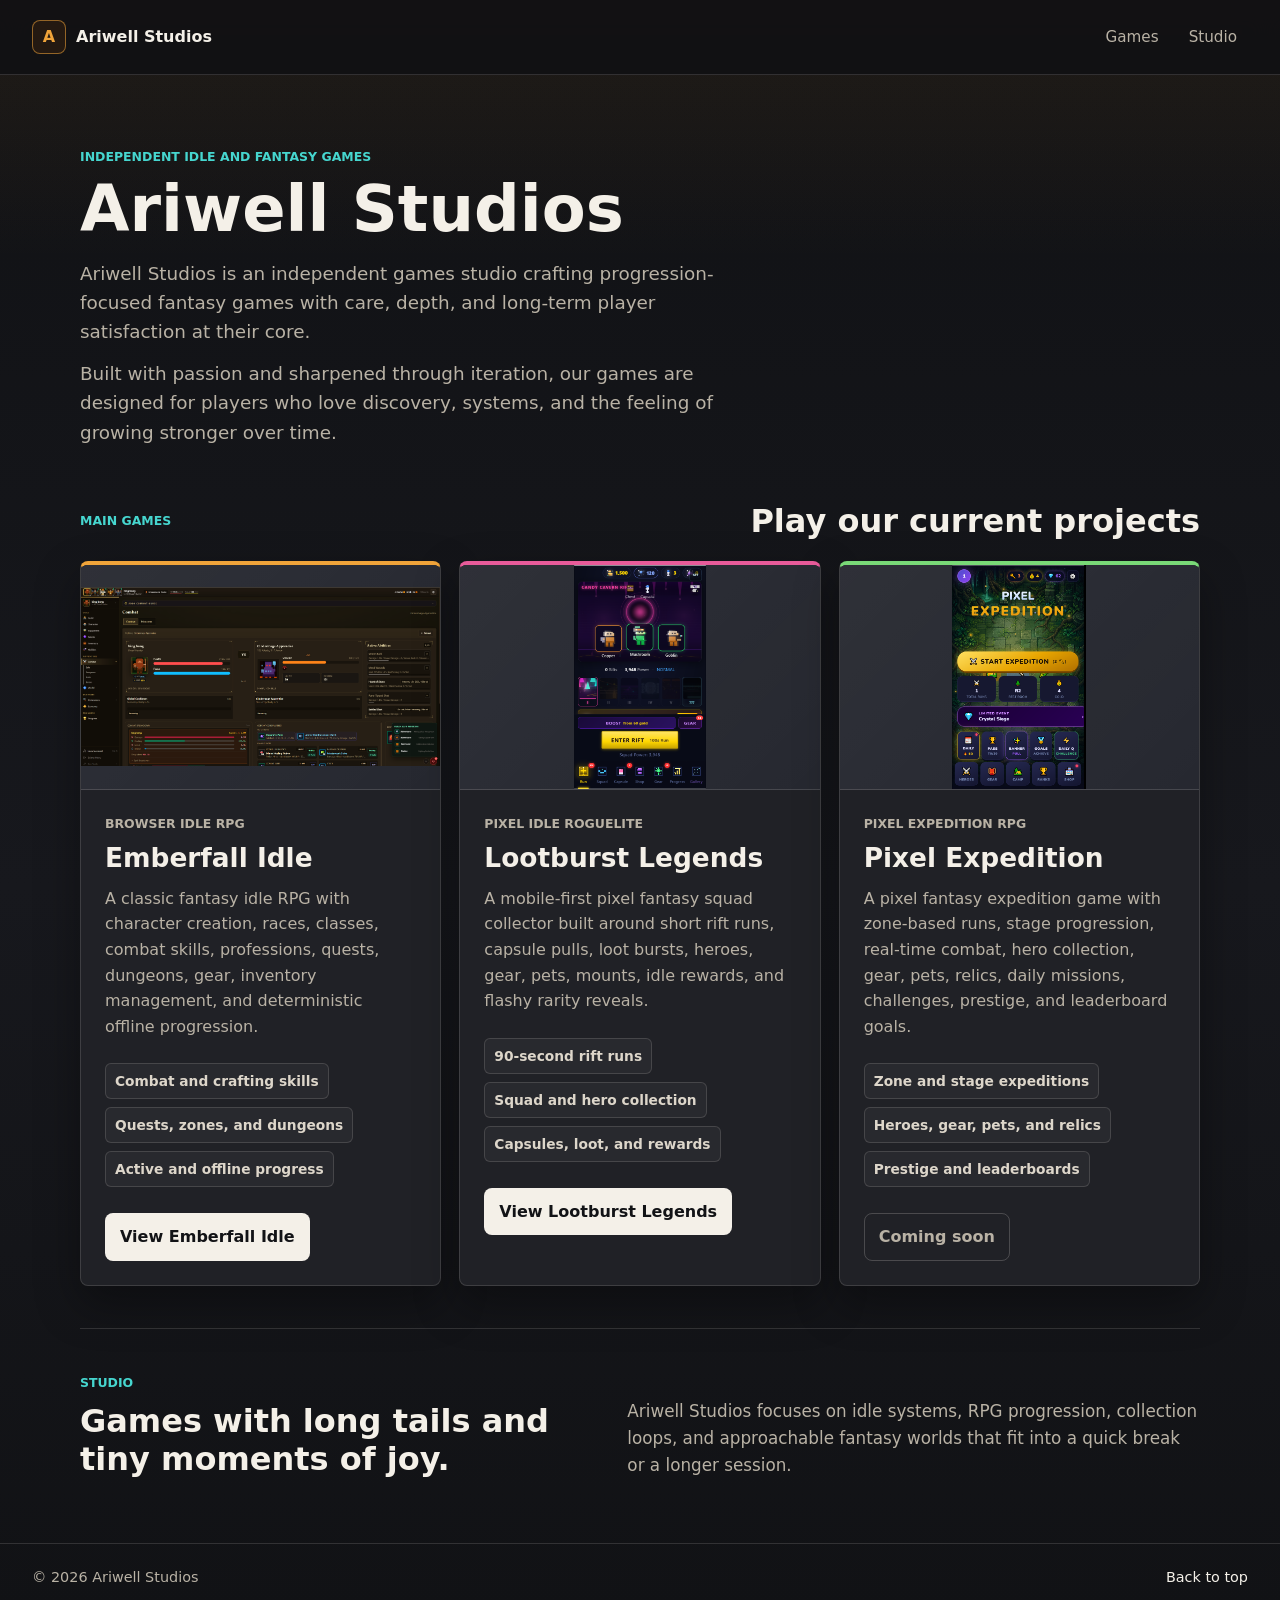
==== index.html @ af238ea2 "Add Pixel Expedition card and screenshots" ====
<!doctype html>
<html lang="en">
  <head>
    <meta charset="utf-8">
    <meta name="viewport" content="width=device-width, initial-scale=1">
    <meta
      name="description"
      content="Ariwell Studios creates idle RPG and loot-driven fantasy games, including Emberfall Idle, Lootburst Legends, and Pixel Expedition."
    >
    <title>Ariwell Studios</title>
    <link rel="stylesheet" href="styles.css">
    <script src="script.js" defer></script>
  </head>
  <body id="top">
    <a class="skip-link" href="#games">Skip to games</a>

    <header class="site-header">
      <a class="brand" href="./" aria-label="Ariwell Studios home">
        <span class="brand-mark" aria-hidden="true">A</span>
        <span>Ariwell Studios</span>
      </a>
      <nav class="site-nav" aria-label="Primary navigation">
        <a href="#games">Games</a>
        <a href="#studio">Studio</a>
      </nav>
    </header>

    <main>
      <section class="intro" aria-labelledby="page-title">
        <p class="eyebrow">Independent idle and fantasy games</p>
        <h1 id="page-title">Ariwell Studios</h1>
        <div class="intro-copy">
          <p>
            Ariwell Studios is an independent games studio crafting progression-focused fantasy
            games with care, depth, and long-term player satisfaction at their core.
          </p>
          <p>
            Built with passion and sharpened through iteration, our games are designed for players
            who love discovery, systems, and the feeling of growing stronger over time.
          </p>
        </div>
      </section>

      <section class="games-section" id="games" aria-labelledby="games-title">
        <div class="section-heading">
          <p class="eyebrow">Main games</p>
          <h2 id="games-title">Play our current projects</h2>
        </div>

        <div class="game-grid" data-game-carousel>
          <article class="game-card emberfall">
            <figure class="game-art">
              <img
                src="assets/emberfall_idle.PNG"
                alt="Screenshot of Emberfall Idle"
                width="2554"
                height="1272"
              >
            </figure>
            <div class="game-content">
              <p class="game-kicker">Browser idle RPG</p>
              <h3>Emberfall Idle</h3>
              <p>
                A classic fantasy idle RPG with character creation, races, classes, combat skills,
                professions, quests, dungeons, gear, inventory management, and deterministic offline
                progression.
              </p>
              <ul class="feature-list" aria-label="Emberfall Idle features">
                <li>Combat and crafting skills</li>
                <li>Quests, zones, and dungeons</li>
                <li>Active and offline progress</li>
              </ul>
              <a
                class="game-link"
                href="https://github.com/ryanspick/emberfall-idle"
                target="_blank"
                rel="noopener"
              >View Emberfall Idle</a>
            </div>
          </article>

          <article class="game-card lootburst">
            <figure class="game-art">
              <img
                src="assets/lootburst_legends.PNG"
                alt="Screenshot of Lootburst Legends"
                width="492"
                height="839"
              >
            </figure>
            <div class="game-content">
              <p class="game-kicker">Pixel idle roguelite</p>
              <h3>Lootburst Legends</h3>
              <p>
                A mobile-first pixel fantasy squad collector built around short rift runs, capsule
                pulls, loot bursts, heroes, gear, pets, mounts, idle rewards, and flashy rarity
                reveals.
              </p>
              <ul class="feature-list" aria-label="Lootburst Legends features">
                <li>90-second rift runs</li>
                <li>Squad and hero collection</li>
                <li>Capsules, loot, and rewards</li>
              </ul>
              <a
                class="game-link"
                href="https://github.com/ryanspick/Lootburst-legends"
                target="_blank"
                rel="noopener"
              >View Lootburst Legends</a>
            </div>
          </article>

          <article class="game-card expedition">
            <figure class="game-art">
              <img
                src="assets/pixel_expedition.PNG"
                alt="Screenshot of Pixel Expedition"
                width="499"
                height="833"
              >
            </figure>
            <div class="game-content">
              <p class="game-kicker">Pixel expedition RPG</p>
              <h3>Pixel Expedition</h3>
              <p>
                A pixel fantasy expedition game with zone-based runs, stage progression, real-time
                combat, hero collection, gear, pets, relics, daily missions, challenges, prestige,
                and leaderboard goals.
              </p>
              <ul class="feature-list" aria-label="Pixel Expedition features">
                <li>Zone and stage expeditions</li>
                <li>Heroes, gear, pets, and relics</li>
                <li>Prestige and leaderboards</li>
              </ul>
              <span class="game-link game-link-disabled" aria-disabled="true">Coming soon</span>
            </div>
          </article>
        </div>
        <div class="carousel-dots" aria-hidden="true">
          <span></span>
          <span></span>
          <span></span>
        </div>
      </section>

      <section class="studio-note" id="studio" aria-labelledby="studio-title">
        <div>
          <p class="eyebrow">Studio</p>
          <h2 id="studio-title">Games with long tails and tiny moments of joy.</h2>
        </div>
        <p>
          Ariwell Studios focuses on idle systems, RPG progression, collection loops, and approachable
          fantasy worlds that fit into a quick break or a longer session.
        </p>
      </section>
    </main>

    <footer class="site-footer">
      <p>&copy; 2026 Ariwell Studios</p>
      <a href="#top">Back to top</a>
    </footer>
  </body>
</html>
---- styles.css ----
:root {
  color-scheme: dark;
  --bg: #101114;
  --bg-lift: #181a1f;
  --panel: #202126;
  --panel-soft: #262830;
  --text: #f4f0e8;
  --muted: #b9b2a5;
  --line: rgba(244, 240, 232, 0.14);
  --ember: #f0a43a;
  --ember-deep: #7f3d1c;
  --cyan: #46d6cf;
  --pink: #e85b9a;
  --green: #79d977;
  --shadow: rgba(0, 0, 0, 0.34);
}

* {
  box-sizing: border-box;
}

html {
  scroll-behavior: smooth;
}

body {
  margin: 0;
  min-height: 100vh;
  background:
    linear-gradient(180deg, rgba(240, 164, 58, 0.08), transparent 260px),
    linear-gradient(180deg, #101114 0%, #17181d 55%, #111215 100%);
  color: var(--text);
  font-family:
    Inter, ui-sans-serif, system-ui, -apple-system, BlinkMacSystemFont, "Segoe UI", sans-serif;
  line-height: 1.6;
}

a {
  color: inherit;
}

img {
  display: block;
  max-width: 100%;
}

.skip-link {
  position: fixed;
  top: 12px;
  left: 12px;
  z-index: 20;
  transform: translateY(-160%);
  border: 1px solid var(--line);
  border-radius: 6px;
  background: var(--panel);
  padding: 8px 12px;
  color: var(--text);
  text-decoration: none;
}

.skip-link:focus {
  transform: translateY(0);
}

.site-header {
  position: sticky;
  top: 0;
  z-index: 10;
  display: flex;
  align-items: center;
  justify-content: space-between;
  gap: 20px;
  border-bottom: 1px solid var(--line);
  background: rgba(16, 17, 20, 0.88);
  padding: 16px 32px;
  backdrop-filter: blur(14px);
}

.brand,
.site-nav {
  display: flex;
  align-items: center;
}

.brand {
  gap: 10px;
  font-weight: 800;
  text-decoration: none;
}

.brand-mark {
  display: grid;
  width: 34px;
  height: 34px;
  place-items: center;
  border: 1px solid rgba(240, 164, 58, 0.55);
  border-radius: 8px;
  background: #241911;
  color: var(--ember);
  font-weight: 900;
}

.site-nav {
  gap: 8px;
}

.site-nav a {
  border: 1px solid transparent;
  border-radius: 6px;
  padding: 8px 10px;
  color: var(--muted);
  font-size: 0.95rem;
  text-decoration: none;
}

.site-nav a:hover,
.site-nav a:focus-visible {
  border-color: var(--line);
  color: var(--text);
}

main {
  width: min(1120px, calc(100% - 32px));
  margin: 0 auto;
}

.intro {
  max-width: 760px;
  padding: 72px 0 28px;
}

.eyebrow,
.game-kicker {
  margin: 0 0 10px;
  color: var(--cyan);
  font-size: 0.78rem;
  font-weight: 800;
  text-transform: uppercase;
}

h1,
h2,
h3,
p {
  margin-top: 0;
}

h1 {
  margin-bottom: 16px;
  font-size: 4rem;
  line-height: 1.02;
}

h2 {
  margin-bottom: 0;
  font-size: 2rem;
  line-height: 1.18;
}

h3 {
  margin-bottom: 12px;
  font-size: 1.65rem;
  line-height: 1.15;
}

.intro-copy {
  margin-bottom: 0;
  color: var(--muted);
  font-size: 1.15rem;
  max-width: 640px;
}

.intro-copy p {
  margin-bottom: 12px;
}

.intro-copy p:last-child {
  margin-bottom: 0;
}

.games-section {
  padding: 28px 0 42px;
}

.section-heading {
  display: flex;
  align-items: end;
  justify-content: space-between;
  gap: 24px;
  margin-bottom: 20px;
}

.game-grid {
  display: grid;
  grid-template-columns: repeat(3, minmax(0, 1fr));
  gap: 18px;
}

.game-card {
  overflow: hidden;
  border: 1px solid var(--line);
  border-radius: 8px;
  background: var(--panel);
  box-shadow: 0 18px 44px var(--shadow);
}

.game-card.emberfall {
  border-top: 4px solid var(--ember);
}

.game-card.lootburst {
  border-top: 4px solid var(--pink);
}

.game-card.expedition {
  border-top: 4px solid var(--green);
}

.game-art {
  margin: 0;
  aspect-ratio: 16 / 10;
  border-bottom: 1px solid var(--line);
  background:
    linear-gradient(135deg, rgba(255, 255, 255, 0.04), transparent),
    var(--panel-soft);
}

.game-art img {
  width: 100%;
  height: 100%;
  object-fit: contain;
}

.game-content {
  display: flex;
  min-height: 390px;
  flex-direction: column;
  padding: 24px;
}

.game-content p {
  color: var(--muted);
}

.game-content h3 {
  color: var(--text);
}

.feature-list {
  display: flex;
  flex-wrap: wrap;
  gap: 8px;
  margin: 8px 0 26px;
  padding: 0;
  list-style: none;
}

.feature-list li {
  border: 1px solid var(--line);
  border-radius: 6px;
  background: rgba(255, 255, 255, 0.04);
  padding: 6px 9px;
  color: #ddd6ca;
  font-size: 0.86rem;
  font-weight: 700;
}

.game-link {
  display: inline-flex;
  align-items: center;
  justify-content: center;
  width: fit-content;
  min-height: 42px;
  margin-top: auto;
  border: 1px solid rgba(244, 240, 232, 0.2);
  border-radius: 8px;
  background: var(--text);
  padding: 10px 14px;
  color: #121316;
  font-weight: 800;
  text-decoration: none;
}

.game-link:hover,
.game-link:focus-visible {
  background: var(--ember);
}

.lootburst .game-link:hover,
.lootburst .game-link:focus-visible {
  background: var(--cyan);
}

.expedition .game-link:hover,
.expedition .game-link:focus-visible {
  background: var(--green);
}

.game-link-disabled,
.game-link-disabled:hover,
.game-link-disabled:focus-visible {
  cursor: default;
  background: transparent;
  color: var(--muted);
}

.carousel-dots {
  display: none;
}

.studio-note {
  display: grid;
  grid-template-columns: minmax(0, 0.9fr) minmax(280px, 1fr);
  gap: 32px;
  border-top: 1px solid var(--line);
  padding: 44px 0 64px;
}

.studio-note p:last-child {
  align-self: end;
  margin-bottom: 0;
  color: var(--muted);
  font-size: 1.05rem;
}

.site-footer {
  display: flex;
  align-items: center;
  justify-content: space-between;
  gap: 16px;
  border-top: 1px solid var(--line);
  padding: 22px 32px;
  color: var(--muted);
  font-size: 0.9rem;
}

.site-footer p {
  margin: 0;
}

.site-footer a {
  color: var(--text);
  text-decoration: none;
}

.site-footer a:hover,
.site-footer a:focus-visible {
  color: var(--ember);
}

@media (max-width: 840px) {
  .site-header {
    padding: 14px 18px;
  }

  h1 {
    font-size: 3.1rem;
  }

  .studio-note {
    grid-template-columns: 1fr;
  }

  .game-grid {
    display: flex;
    gap: 14px;
    margin-inline: -16px;
    overflow-x: auto;
    padding: 0 16px 14px;
    scroll-padding-inline: 16px;
    scroll-snap-type: x mandatory;
    -webkit-overflow-scrolling: touch;
  }

  .game-grid::-webkit-scrollbar {
    display: none;
  }

  .game-card {
    flex: 0 0 min(86vw, 380px);
    scroll-snap-align: start;
  }

  .game-content {
    min-height: 0;
  }

  .carousel-dots {
    display: flex;
    justify-content: center;
    gap: 8px;
    margin-top: 4px;
  }

  .carousel-dots span {
    width: 8px;
    height: 8px;
    border-radius: 999px;
    background: rgba(244, 240, 232, 0.24);
    transition: width 180ms ease, background 180ms ease;
  }

  .carousel-dots span.is-active {
    width: 22px;
    background: var(--cyan);
  }
}

@media (max-width: 560px) {
  .site-header,
  .site-footer {
    align-items: flex-start;
    flex-direction: column;
  }

  main {
    width: min(100% - 24px, 1120px);
  }

  .intro {
    padding-top: 52px;
  }

  h1 {
    font-size: 2.5rem;
  }

  h2 {
    font-size: 1.55rem;
  }

  h3 {
    font-size: 1.35rem;
  }

  .intro-copy {
    font-size: 1rem;
  }

  .game-content {
    padding: 18px;
  }

  .feature-list li {
    font-size: 0.82rem;
  }
}
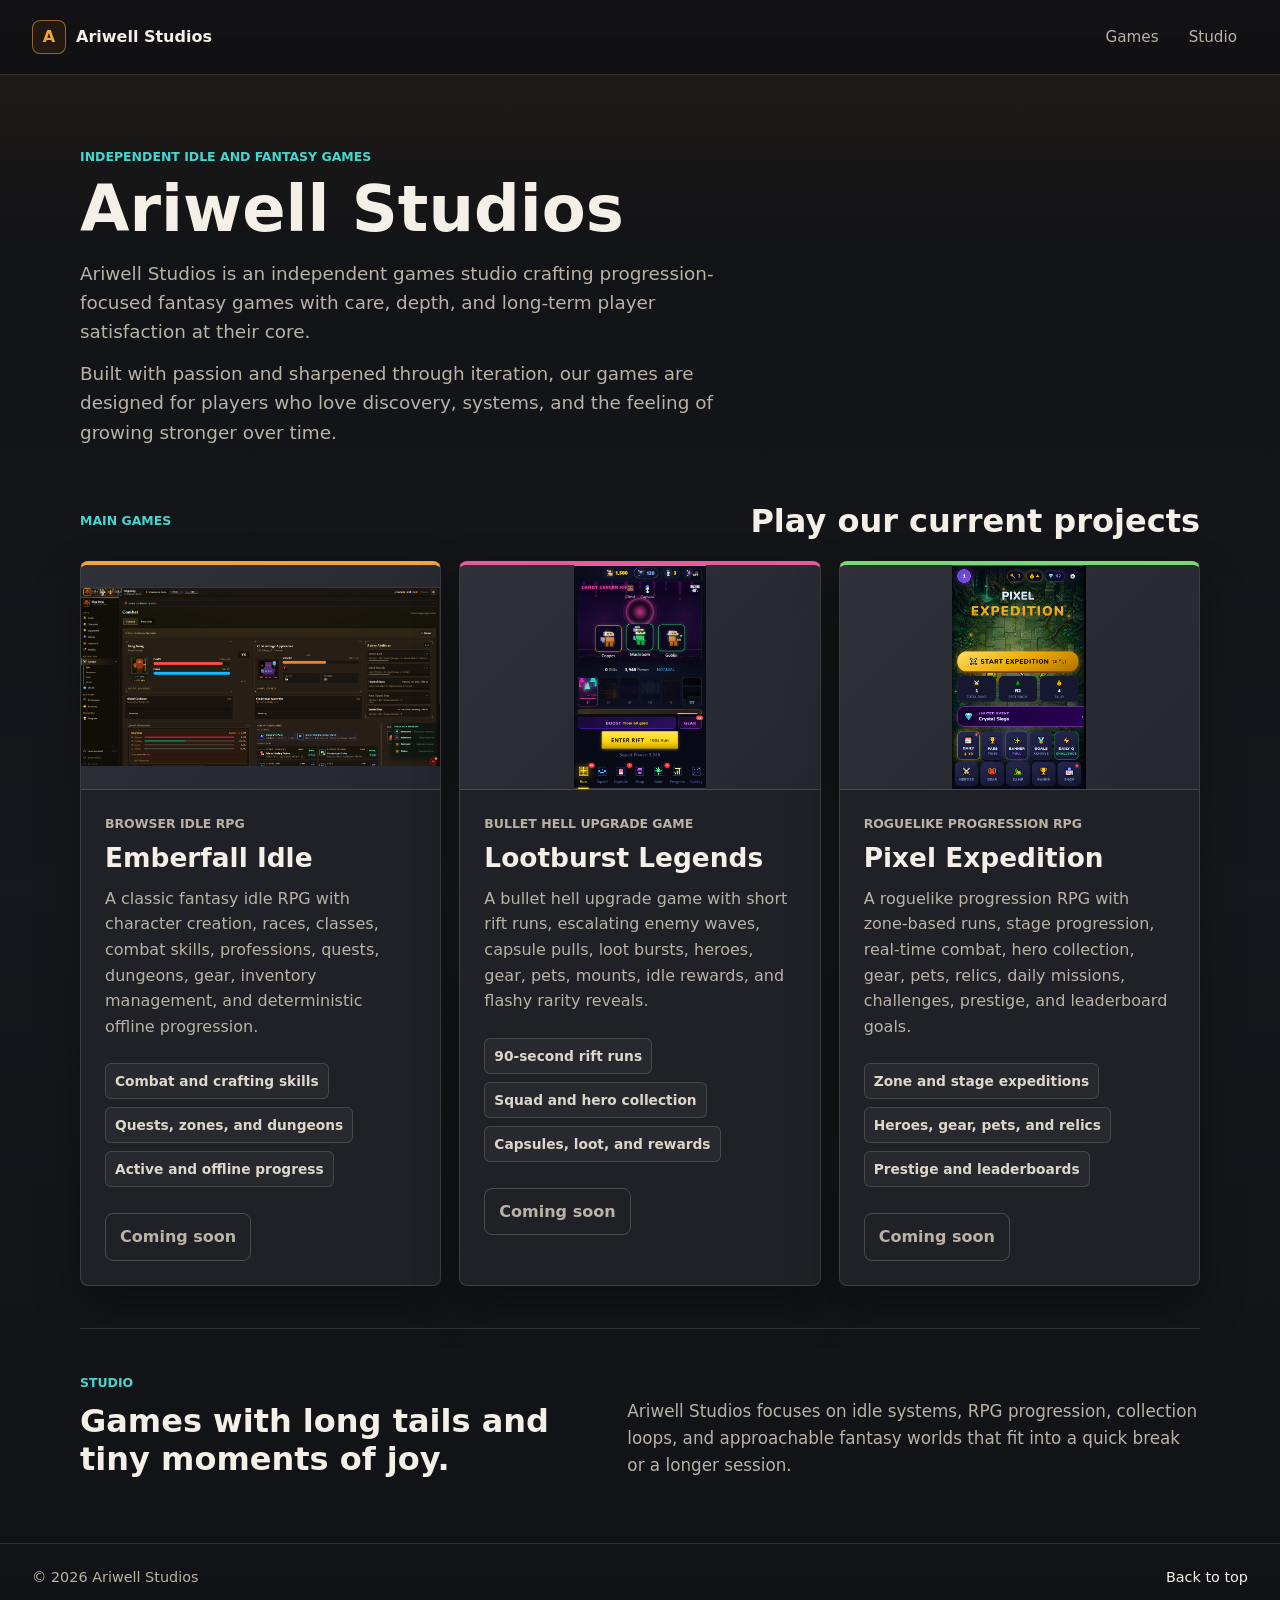
==== commit 4d906a86: "Update game card copy and coming soon labels" ====
--- a/index.html
+++ b/index.html
@@ -70,12 +70,7 @@
                 <li>Quests, zones, and dungeons</li>
                 <li>Active and offline progress</li>
               </ul>
-              <a
-                class="game-link"
-                href="https://github.com/ryanspick/emberfall-idle"
-                target="_blank"
-                rel="noopener"
-              >View Emberfall Idle</a>
+              <span class="game-link game-link-disabled" aria-disabled="true">Coming soon</span>
             </div>
           </article>
 
@@ -89,10 +84,10 @@
               >
             </figure>
             <div class="game-content">
-              <p class="game-kicker">Pixel idle roguelite</p>
+              <p class="game-kicker">Bullet hell upgrade game</p>
               <h3>Lootburst Legends</h3>
               <p>
-                A mobile-first pixel fantasy squad collector built around short rift runs, capsule
+                A bullet hell upgrade game with short rift runs, escalating enemy waves, capsule
                 pulls, loot bursts, heroes, gear, pets, mounts, idle rewards, and flashy rarity
                 reveals.
               </p>
@@ -101,12 +96,7 @@
                 <li>Squad and hero collection</li>
                 <li>Capsules, loot, and rewards</li>
               </ul>
-              <a
-                class="game-link"
-                href="https://github.com/ryanspick/Lootburst-legends"
-                target="_blank"
-                rel="noopener"
-              >View Lootburst Legends</a>
+              <span class="game-link game-link-disabled" aria-disabled="true">Coming soon</span>
             </div>
           </article>
 
@@ -120,10 +110,10 @@
               >
             </figure>
             <div class="game-content">
-              <p class="game-kicker">Pixel expedition RPG</p>
+              <p class="game-kicker">Roguelike progression RPG</p>
               <h3>Pixel Expedition</h3>
               <p>
-                A pixel fantasy expedition game with zone-based runs, stage progression, real-time
+                A roguelike progression RPG with zone-based runs, stage progression, real-time
                 combat, hero collection, gear, pets, relics, daily missions, challenges, prestige,
                 and leaderboard goals.
               </p>
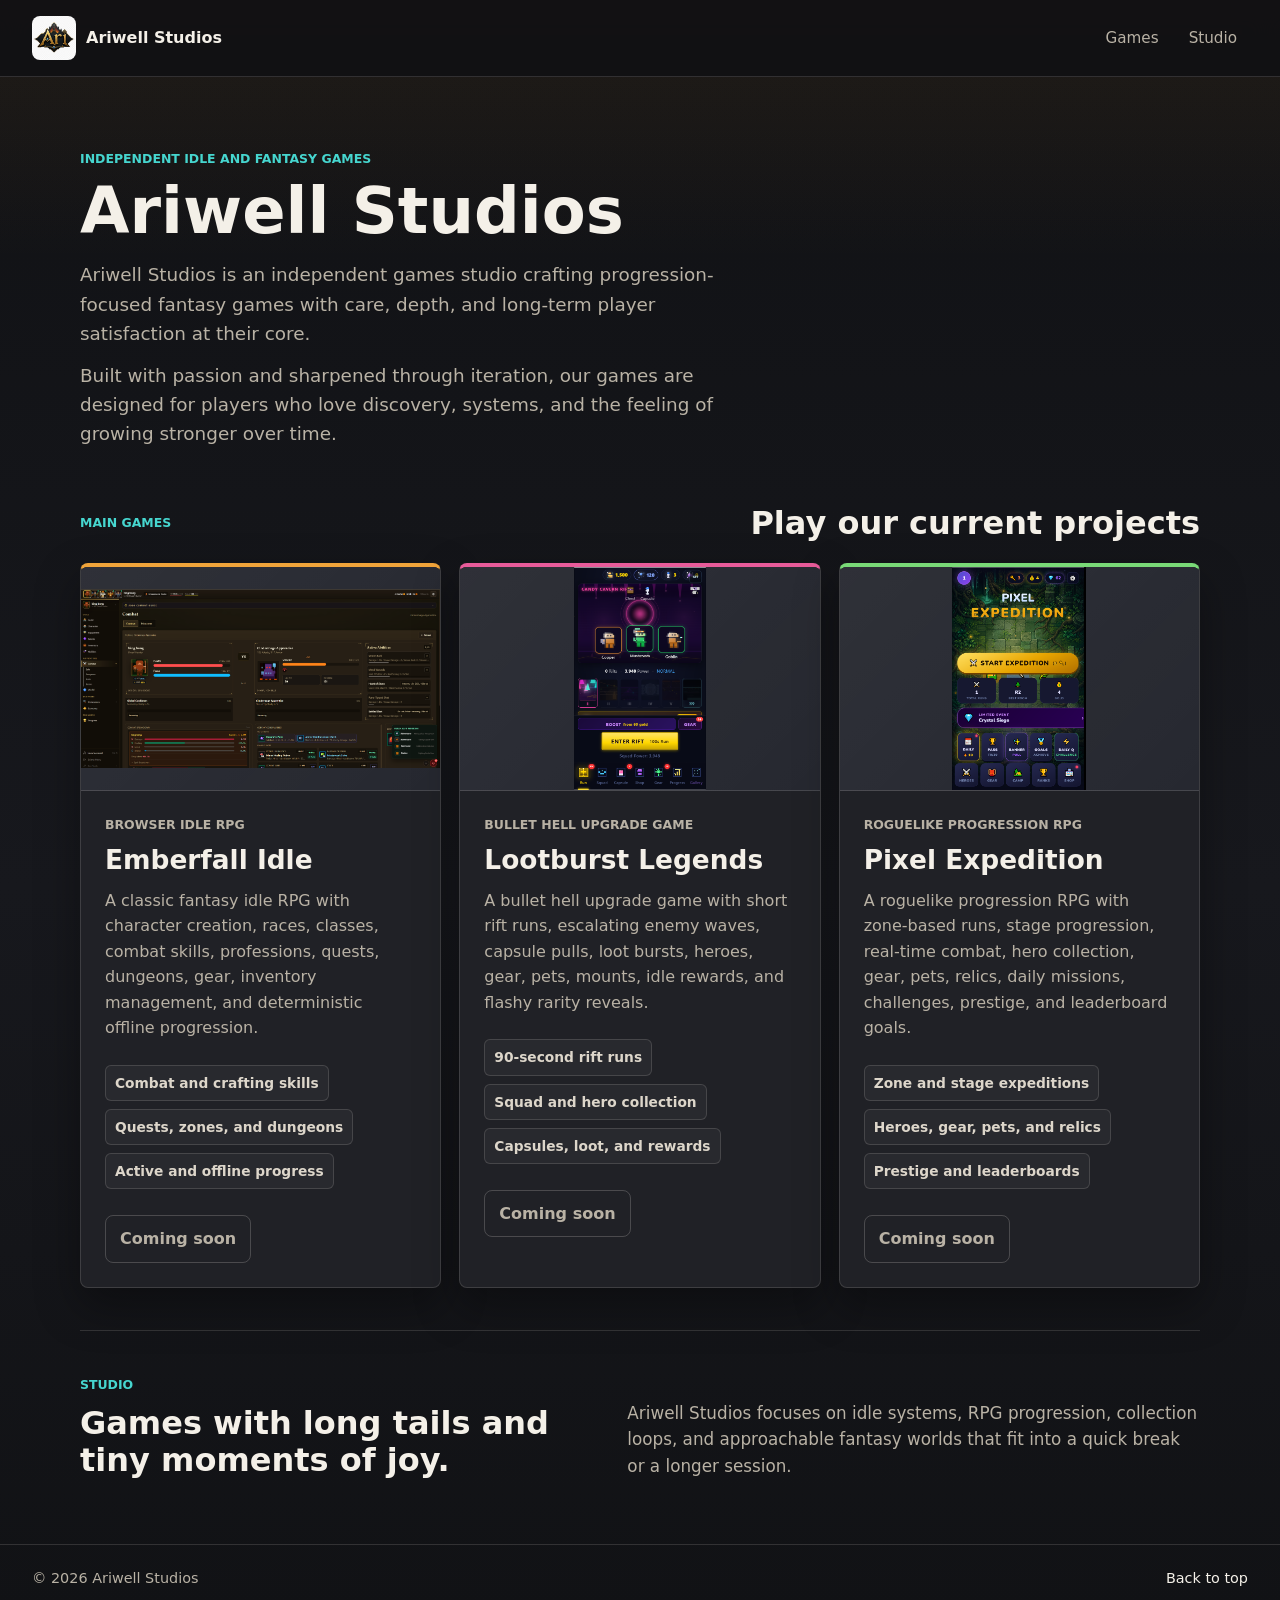
==== commit 32fba670: "Add Ariwell logo to header" ====
--- a/index.html
+++ b/index.html
@@ -16,7 +16,14 @@
 
     <header class="site-header">
       <a class="brand" href="./" aria-label="Ariwell Studios home">
-        <span class="brand-mark" aria-hidden="true">A</span>
+        <img
+          class="brand-logo"
+          src="assets/Logo.png"
+          alt=""
+          width="1254"
+          height="1254"
+          aria-hidden="true"
+        >
         <span>Ariwell Studios</span>
       </a>
       <nav class="site-nav" aria-label="Primary navigation">
--- a/styles.css
+++ b/styles.css
@@ -88,16 +88,11 @@
   text-decoration: none;
 }
 
-.brand-mark {
-  display: grid;
-  width: 34px;
-  height: 34px;
-  place-items: center;
-  border: 1px solid rgba(240, 164, 58, 0.55);
+.brand-logo {
+  width: 44px;
+  height: 44px;
   border-radius: 8px;
-  background: #241911;
-  color: var(--ember);
-  font-weight: 900;
+  object-fit: contain;
 }
 
 .site-nav {
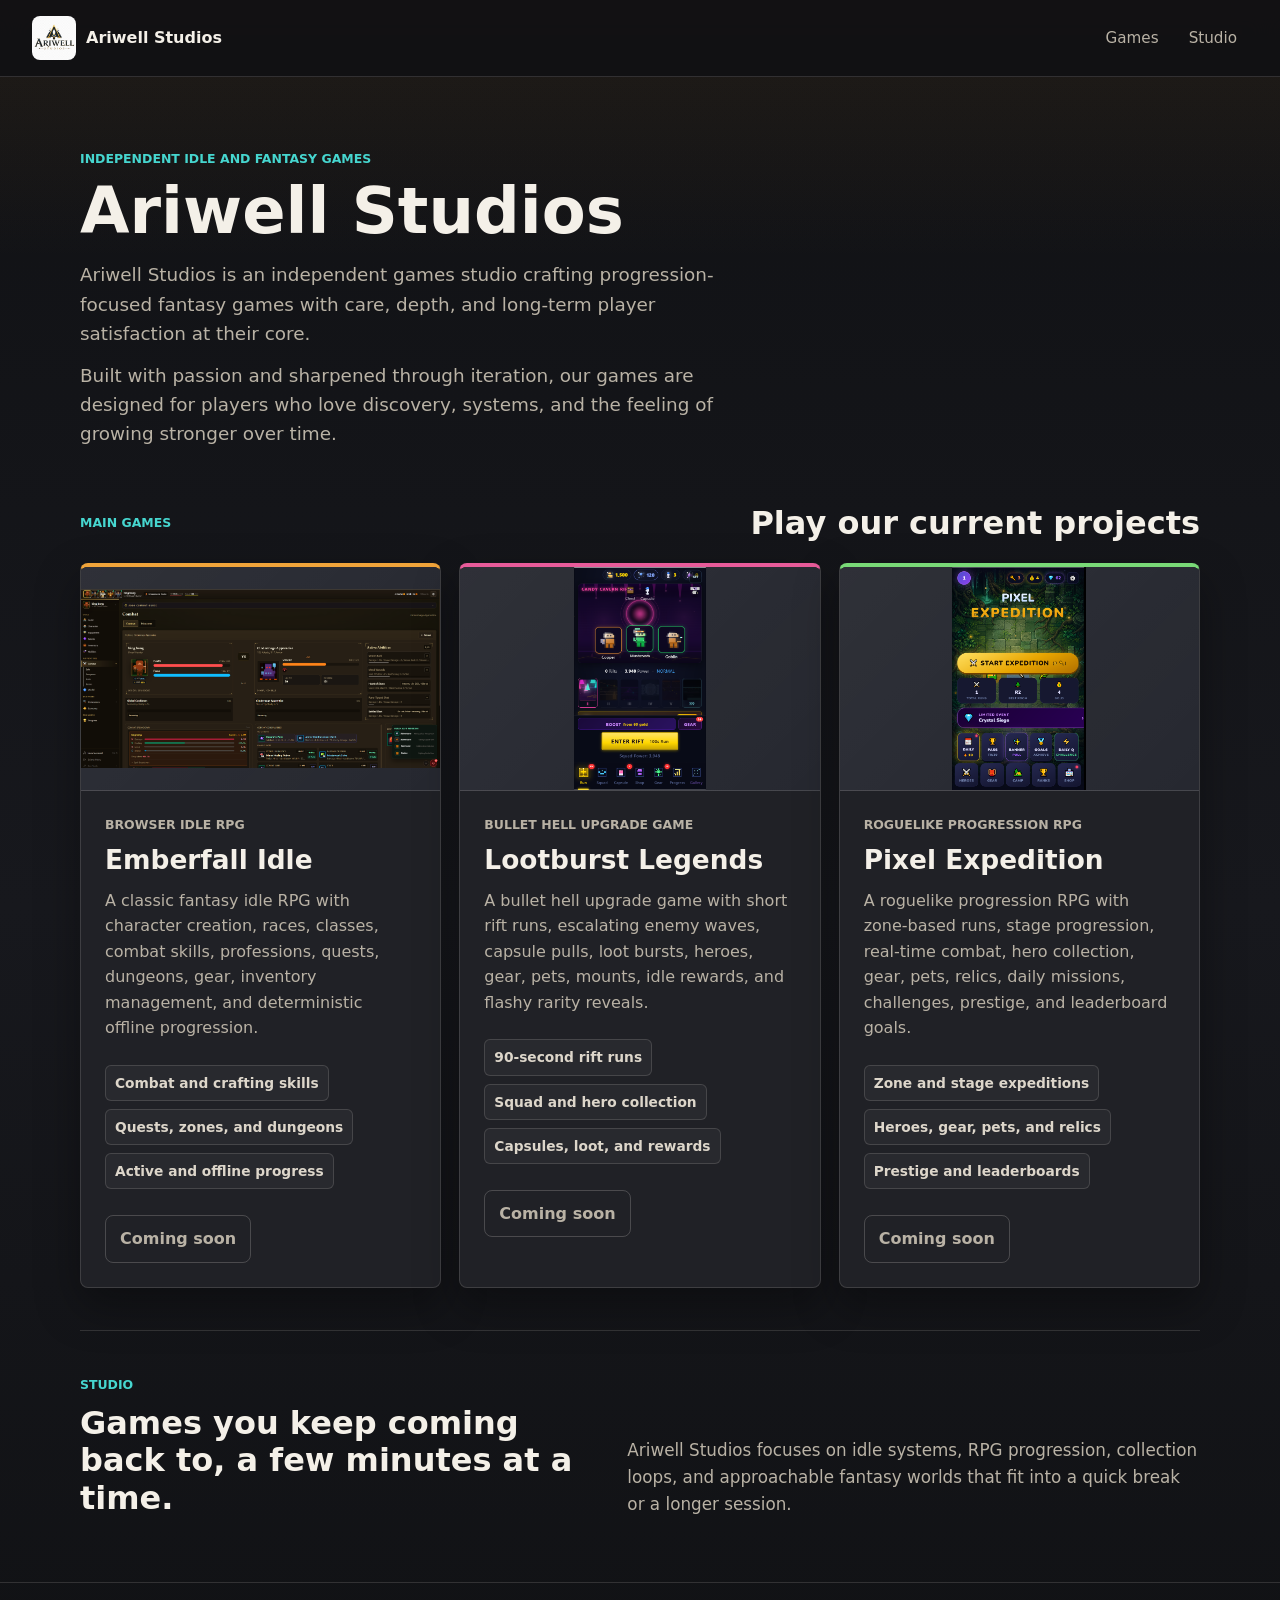
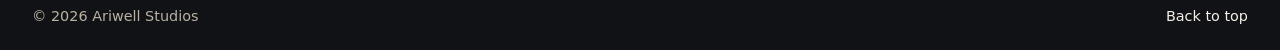
==== commit 457fe572: "Reword studio tagline for clarity Co-Authored-By: Claude Fable 5 <noreply@anthropic.com>" ====
--- a/index.html
+++ b/index.html
@@ -143,7 +143,7 @@
       <section class="studio-note" id="studio" aria-labelledby="studio-title">
         <div>
           <p class="eyebrow">Studio</p>
-          <h2 id="studio-title">Games with long tails and tiny moments of joy.</h2>
+          <h2 id="studio-title">Games you keep coming back to, a few minutes at a time.</h2>
         </div>
         <p>
           Ariwell Studios focuses on idle systems, RPG progression, collection loops, and approachable
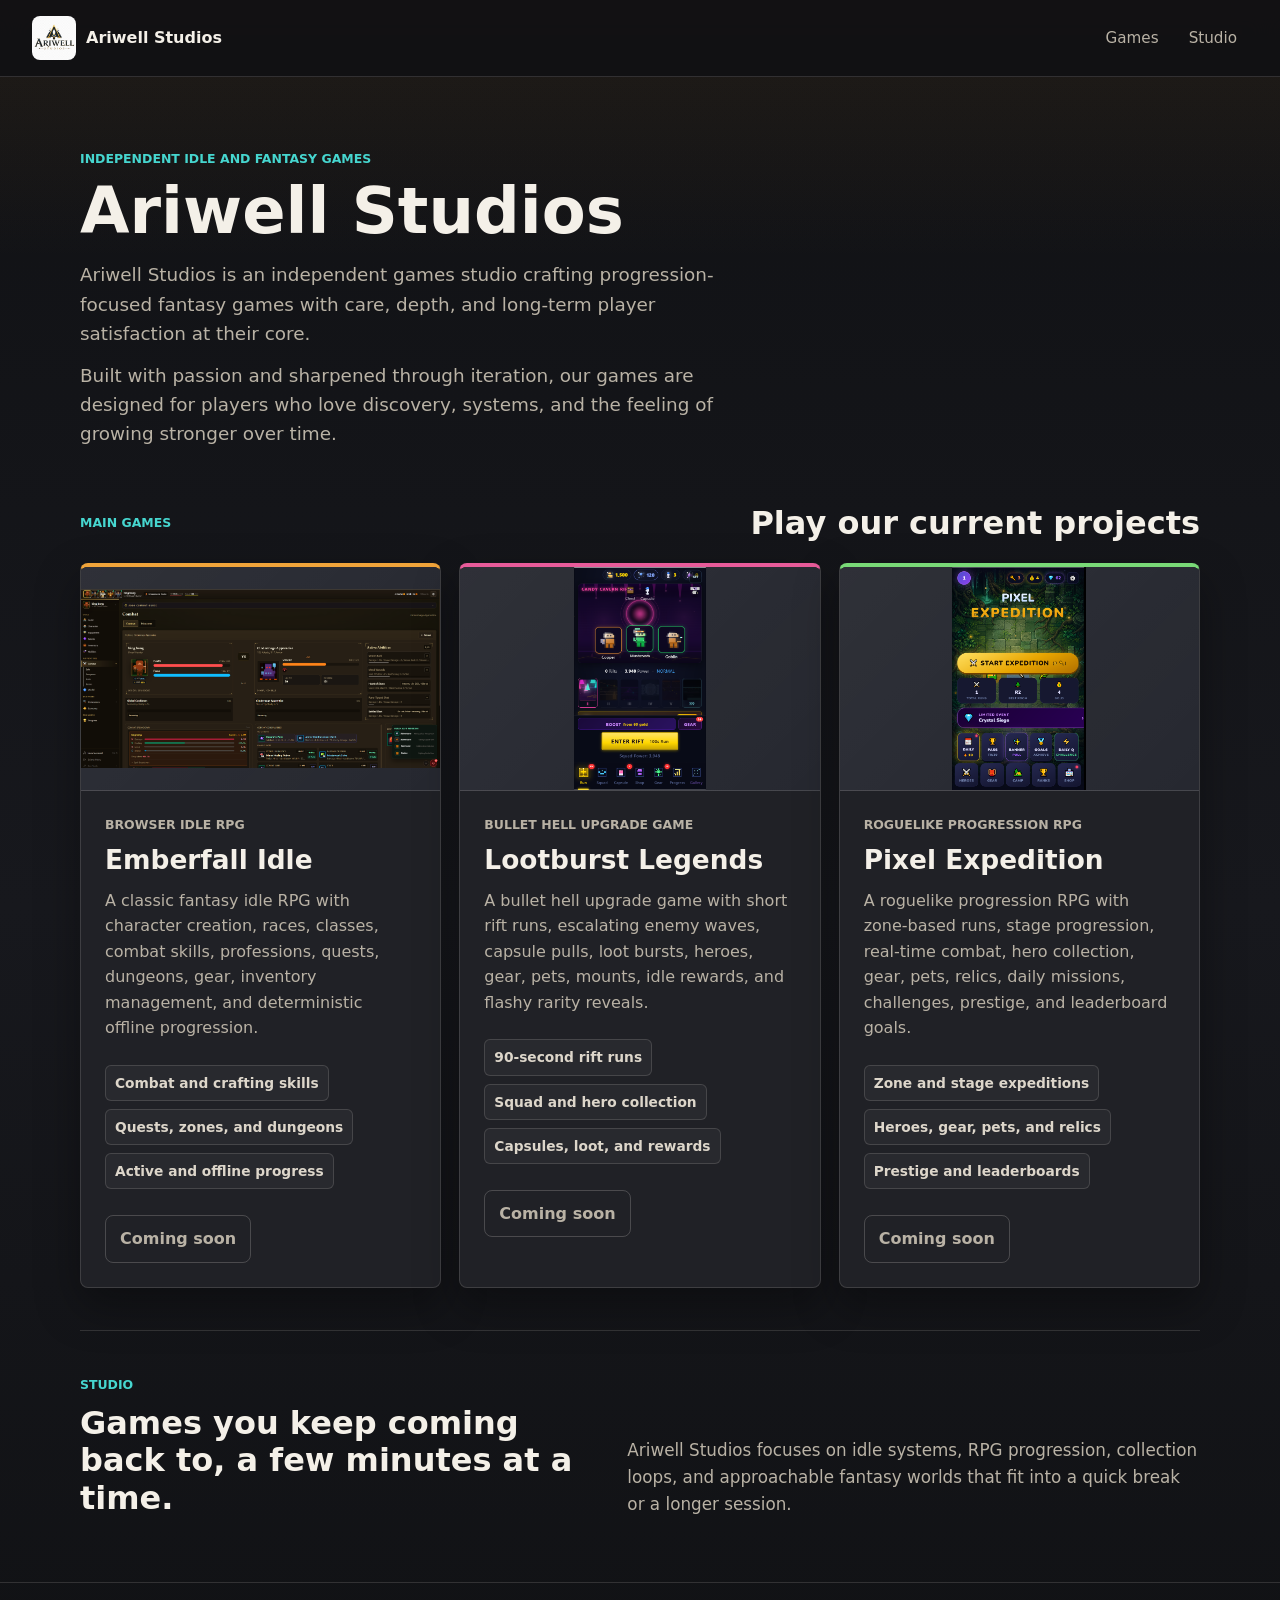
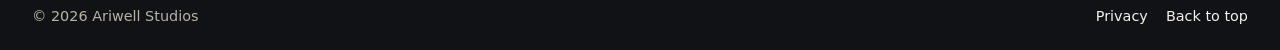
==== commit b86340be: "Add privacy policy page Static site collects no data; policy states that plainly. Footer on both pag" ====
--- a/index.html
+++ b/index.html
@@ -154,7 +154,10 @@
 
     <footer class="site-footer">
       <p>&copy; 2026 Ariwell Studios</p>
-      <a href="#top">Back to top</a>
+      <nav class="footer-links" aria-label="Footer navigation">
+        <a href="privacy.html">Privacy</a>
+        <a href="#top">Back to top</a>
+      </nav>
     </footer>
   </body>
 </html>
--- a/styles.css
+++ b/styles.css
@@ -318,6 +318,38 @@
   font-size: 1.05rem;
 }
 
+.legal-page {
+  max-width: 720px;
+  padding: 72px 0 64px;
+}
+
+.legal-page h1 {
+  font-size: 2.6rem;
+}
+
+.legal-page h2 {
+  margin-top: 36px;
+  margin-bottom: 10px;
+  font-size: 1.3rem;
+}
+
+.legal-page p {
+  color: var(--muted);
+}
+
+.legal-page a {
+  color: var(--text);
+}
+
+.legal-updated {
+  font-size: 0.9rem;
+}
+
+.footer-links {
+  display: flex;
+  gap: 18px;
+}
+
 .site-footer {
   display: flex;
   align-items: center;
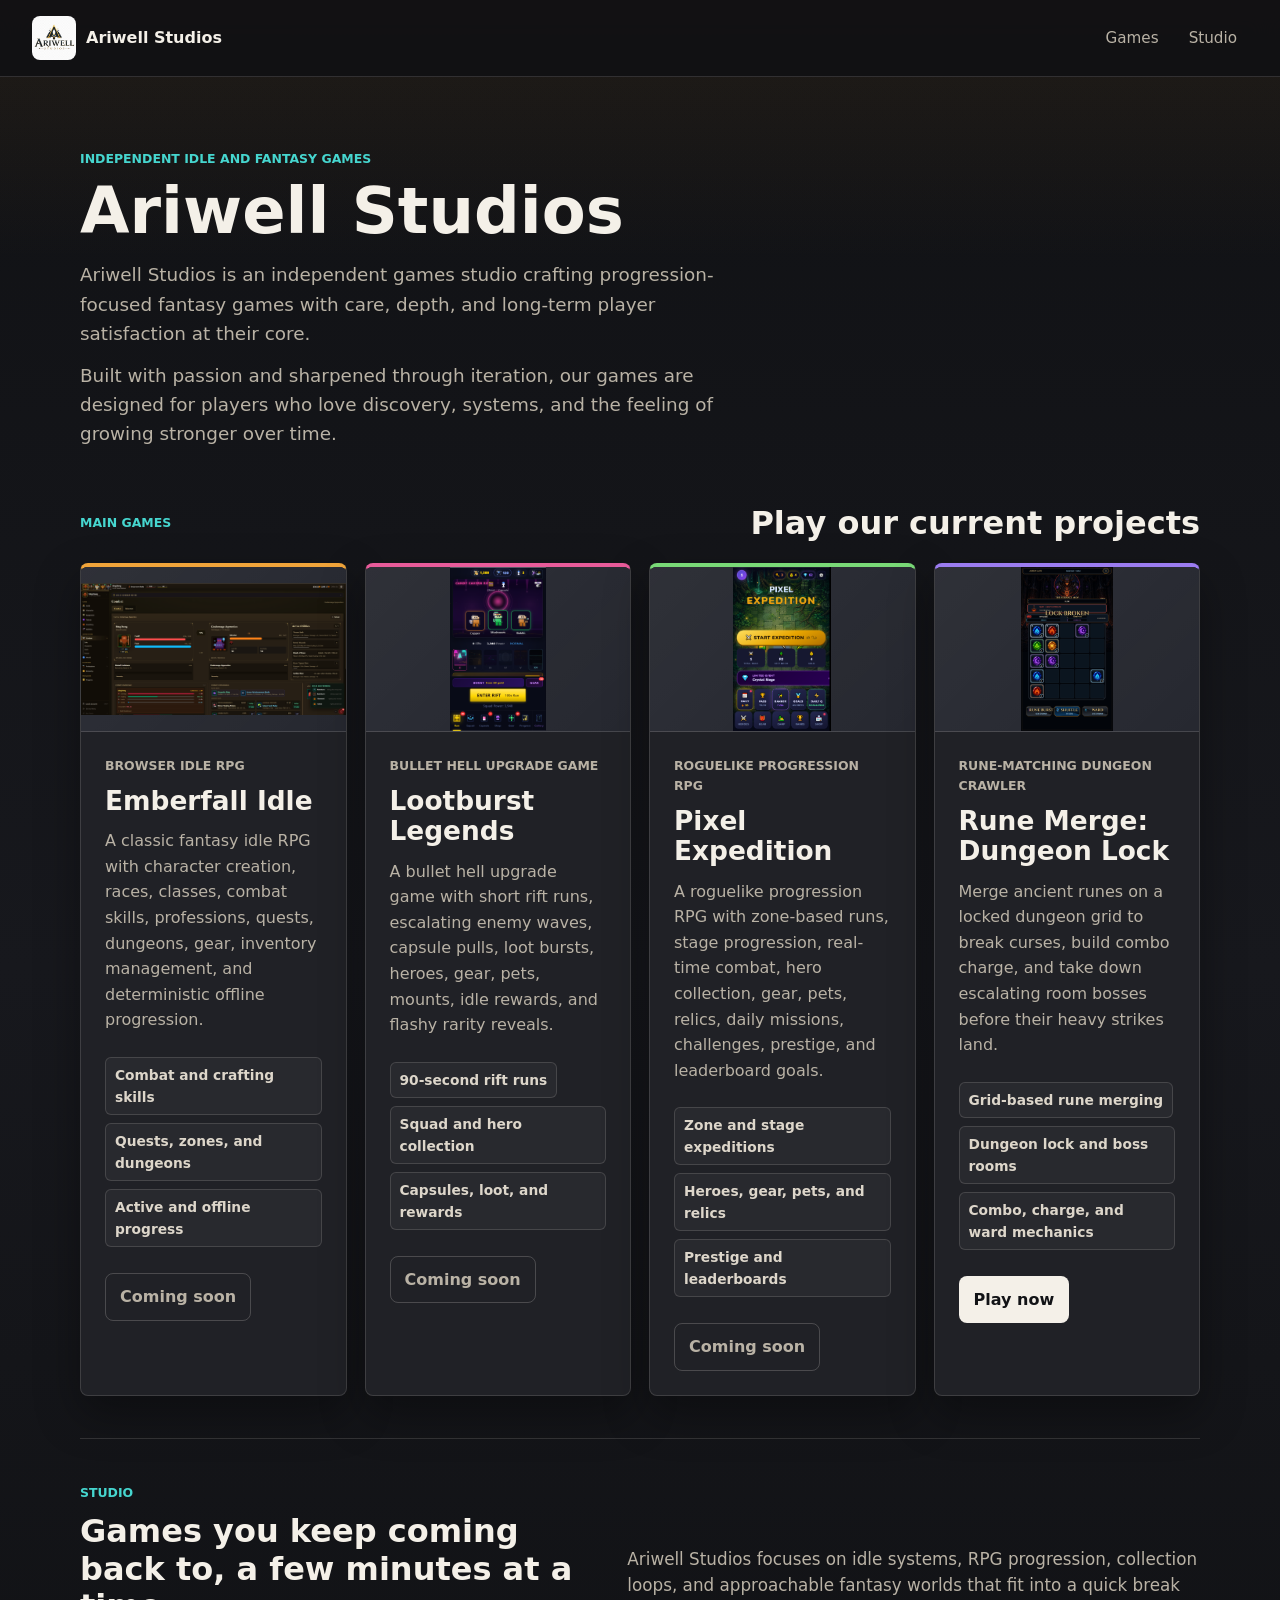
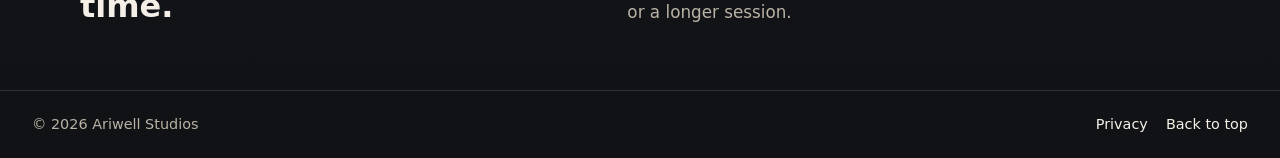
==== commit 022c100b: "Add Rune Merge: Dungeon Lock to games catalogue Adds live game card linking to games/rune-merge, wit" ====
--- a/index.html
+++ b/index.html
@@ -5,7 +5,7 @@
     <meta name="viewport" content="width=device-width, initial-scale=1">
     <meta
       name="description"
-      content="Ariwell Studios creates idle RPG and loot-driven fantasy games, including Emberfall Idle, Lootburst Legends, and Pixel Expedition."
+      content="Ariwell Studios creates idle RPG and loot-driven fantasy games, including Emberfall Idle, Lootburst Legends, Pixel Expedition, and Rune Merge: Dungeon Lock."
     >
     <title>Ariwell Studios</title>
     <link rel="stylesheet" href="styles.css">
@@ -132,8 +132,34 @@
               <span class="game-link game-link-disabled" aria-disabled="true">Coming soon</span>
             </div>
           </article>
+
+          <article class="game-card rune-merge">
+            <figure class="game-art">
+              <img
+                src="assets/rune_merge_dungeon_lock.PNG"
+                alt="Screenshot of Rune Merge: Dungeon Lock"
+                width="1080"
+                height="1920"
+              >
+            </figure>
+            <div class="game-content">
+              <p class="game-kicker">Rune-matching dungeon crawler</p>
+              <h3>Rune Merge: Dungeon Lock</h3>
+              <p>
+                Merge ancient runes on a locked dungeon grid to break curses, build combo charge,
+                and take down escalating room bosses before their heavy strikes land.
+              </p>
+              <ul class="feature-list" aria-label="Rune Merge: Dungeon Lock features">
+                <li>Grid-based rune merging</li>
+                <li>Dungeon lock and boss rooms</li>
+                <li>Combo, charge, and ward mechanics</li>
+              </ul>
+              <a class="game-link" href="games/rune-merge/index.html">Play now</a>
+            </div>
+          </article>
         </div>
         <div class="carousel-dots" aria-hidden="true">
+          <span></span>
           <span></span>
           <span></span>
           <span></span>
--- a/styles.css
+++ b/styles.css
@@ -12,6 +12,7 @@
   --cyan: #46d6cf;
   --pink: #e85b9a;
   --green: #79d977;
+  --purple: #9b7cf0;
   --shadow: rgba(0, 0, 0, 0.34);
 }
 
@@ -187,7 +188,7 @@
 
 .game-grid {
   display: grid;
-  grid-template-columns: repeat(3, minmax(0, 1fr));
+  grid-template-columns: repeat(4, minmax(0, 1fr));
   gap: 18px;
 }
 
@@ -209,6 +210,10 @@
 
 .game-card.expedition {
   border-top: 4px solid var(--green);
+}
+
+.game-card.rune-merge {
+  border-top: 4px solid var(--purple);
 }
 
 .game-art {
@@ -291,6 +296,11 @@
   background: var(--green);
 }
 
+.rune-merge .game-link:hover,
+.rune-merge .game-link:focus-visible {
+  background: var(--purple);
+}
+
 .game-link-disabled,
 .game-link-disabled:hover,
 .game-link-disabled:focus-visible {
@@ -331,6 +341,12 @@
   margin-top: 36px;
   margin-bottom: 10px;
   font-size: 1.3rem;
+}
+
+.legal-page h3 {
+  margin-top: 24px;
+  margin-bottom: 8px;
+  font-size: 1.05rem;
 }
 
 .legal-page p {
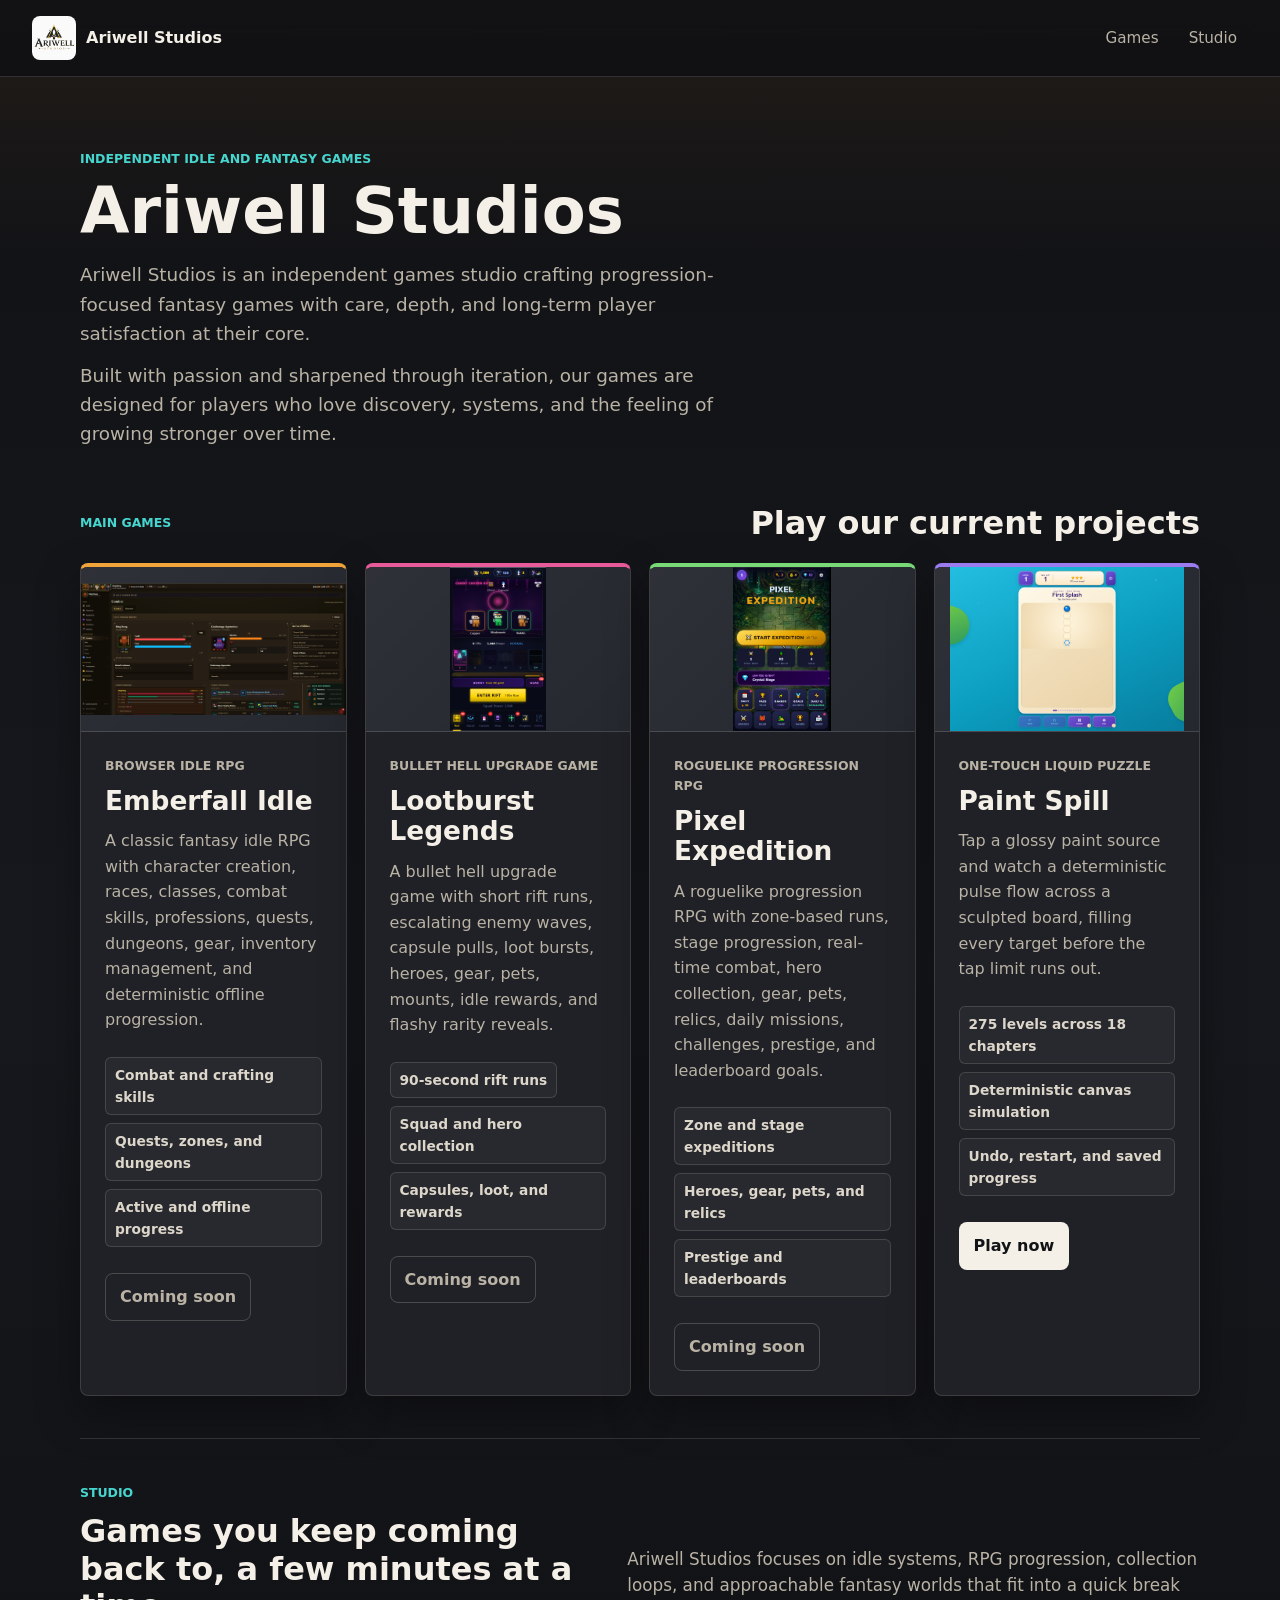
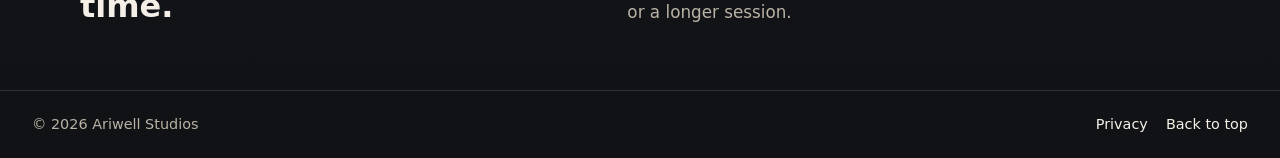
==== commit 1d6ed37f: "Swap Rune Merge for Paint Spill in games catalogue Remove Rune Merge: Dungeon Lock (card, build, ass" ====
--- a/index.html
+++ b/index.html
@@ -5,7 +5,7 @@
     <meta name="viewport" content="width=device-width, initial-scale=1">
     <meta
       name="description"
-      content="Ariwell Studios creates idle RPG and loot-driven fantasy games, including Emberfall Idle, Lootburst Legends, Pixel Expedition, and Rune Merge: Dungeon Lock."
+      content="Ariwell Studios creates idle RPG and loot-driven fantasy games, including Emberfall Idle, Lootburst Legends, Pixel Expedition, and Paint Spill."
     >
     <title>Ariwell Studios</title>
     <link rel="stylesheet" href="styles.css">
@@ -133,28 +133,28 @@
             </div>
           </article>
 
-          <article class="game-card rune-merge">
+          <article class="game-card paint-spill">
             <figure class="game-art">
               <img
-                src="assets/rune_merge_dungeon_lock.PNG"
-                alt="Screenshot of Rune Merge: Dungeon Lock"
-                width="1080"
-                height="1920"
+                src="assets/paint-spill.png"
+                alt="Screenshot of Paint Spill"
+                width="1280"
+                height="900"
               >
             </figure>
             <div class="game-content">
-              <p class="game-kicker">Rune-matching dungeon crawler</p>
-              <h3>Rune Merge: Dungeon Lock</h3>
+              <p class="game-kicker">One-touch liquid puzzle</p>
+              <h3>Paint Spill</h3>
               <p>
-                Merge ancient runes on a locked dungeon grid to break curses, build combo charge,
-                and take down escalating room bosses before their heavy strikes land.
+                Tap a glossy paint source and watch a deterministic pulse flow across a sculpted
+                board, filling every target before the tap limit runs out.
               </p>
-              <ul class="feature-list" aria-label="Rune Merge: Dungeon Lock features">
-                <li>Grid-based rune merging</li>
-                <li>Dungeon lock and boss rooms</li>
-                <li>Combo, charge, and ward mechanics</li>
+              <ul class="feature-list" aria-label="Paint Spill features">
+                <li>275 levels across 18 chapters</li>
+                <li>Deterministic canvas simulation</li>
+                <li>Undo, restart, and saved progress</li>
               </ul>
-              <a class="game-link" href="games/rune-merge/index.html">Play now</a>
+              <a class="game-link" href="games/paint-spill/index.html">Play now</a>
             </div>
           </article>
         </div>
--- a/styles.css
+++ b/styles.css
@@ -212,7 +212,7 @@
   border-top: 4px solid var(--green);
 }
 
-.game-card.rune-merge {
+.game-card.paint-spill {
   border-top: 4px solid var(--purple);
 }
 
@@ -296,8 +296,8 @@
   background: var(--green);
 }
 
-.rune-merge .game-link:hover,
-.rune-merge .game-link:focus-visible {
+.paint-spill .game-link:hover,
+.paint-spill .game-link:focus-visible {
   background: var(--purple);
 }
 
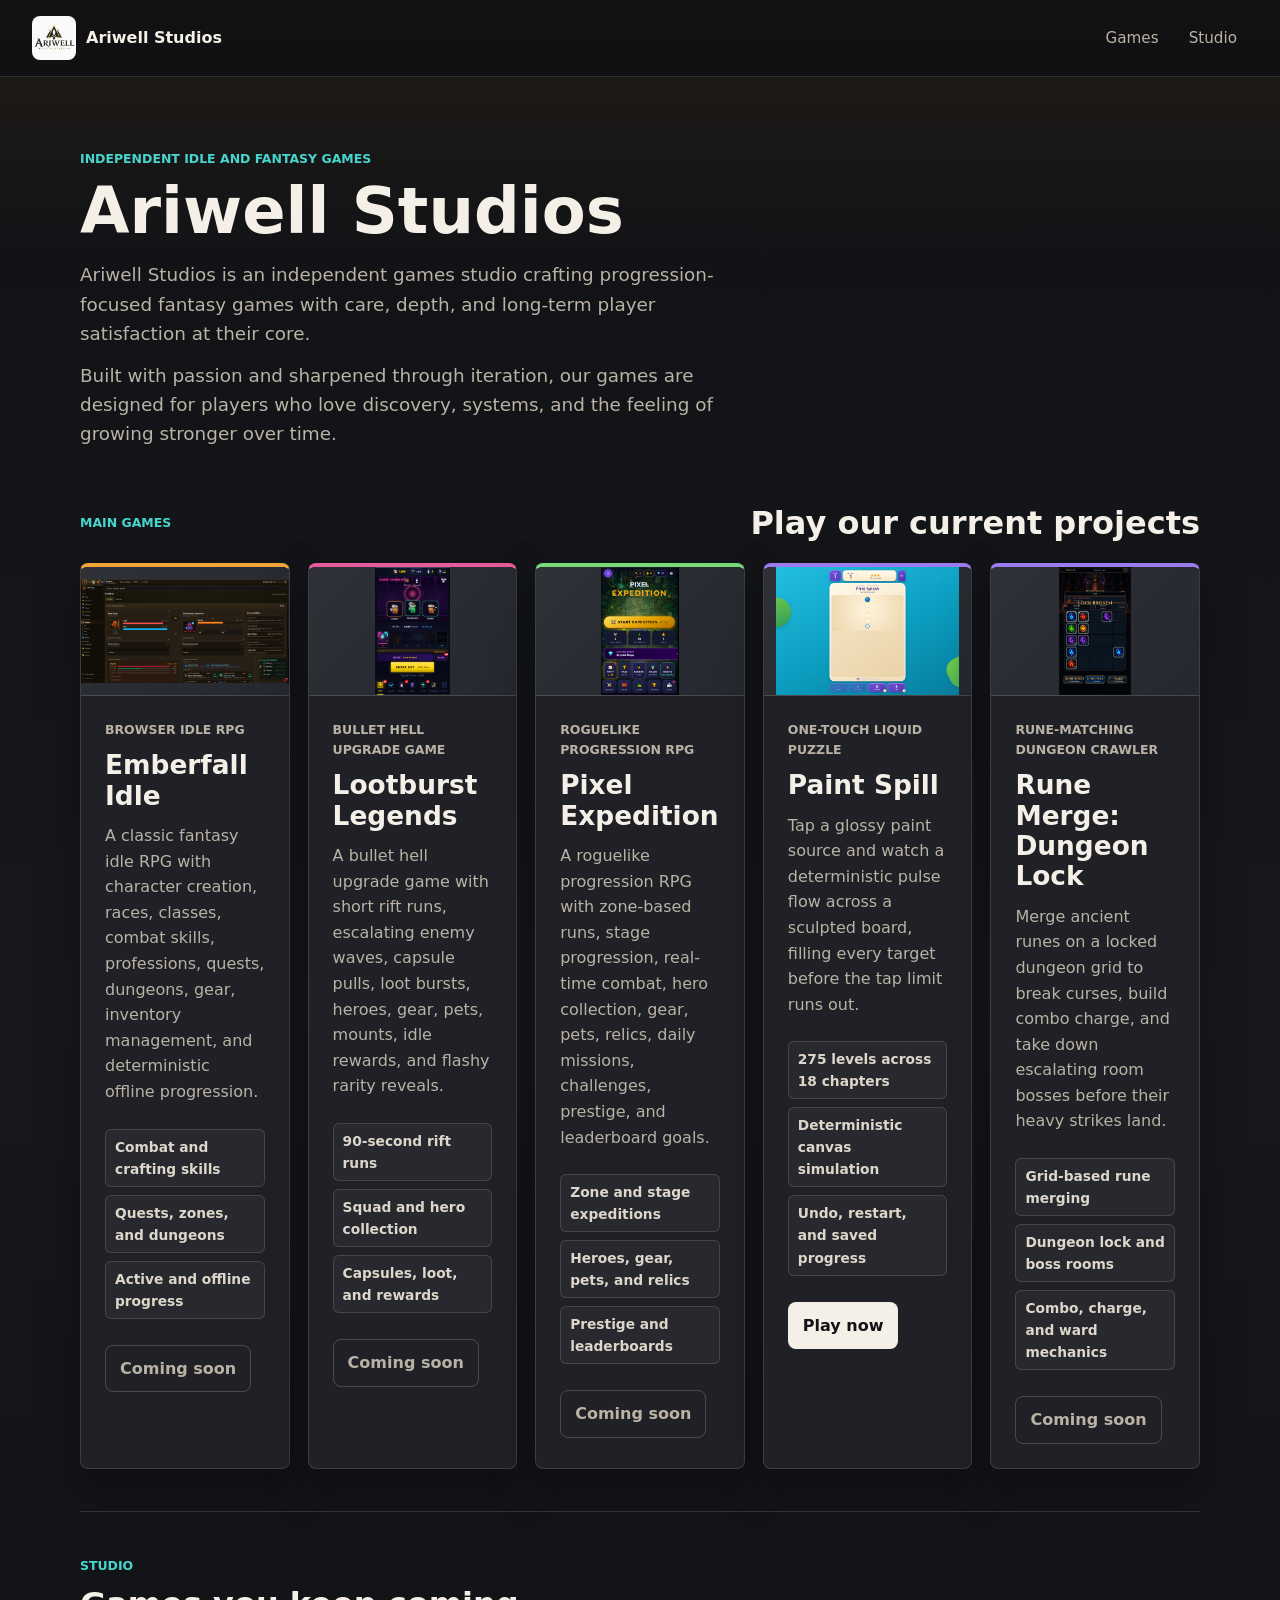
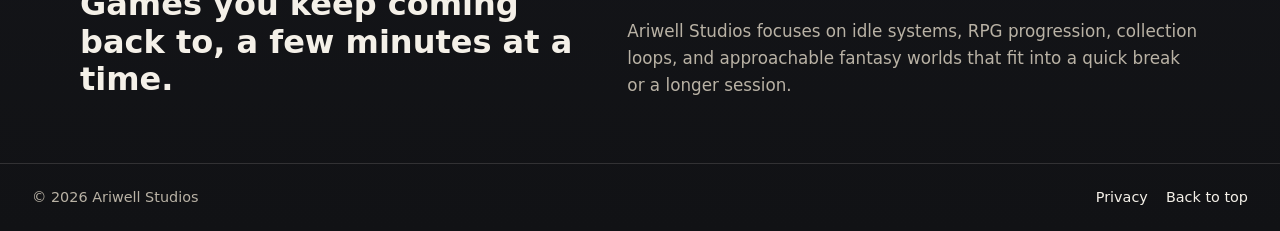
==== commit 4b5322a7: "Re-add Rune Merge as a coming-soon card Bring back the Rune Merge: Dungeon Lock card as an unrelease" ====
--- a/index.html
+++ b/index.html
@@ -5,7 +5,7 @@
     <meta name="viewport" content="width=device-width, initial-scale=1">
     <meta
       name="description"
-      content="Ariwell Studios creates idle RPG and loot-driven fantasy games, including Emberfall Idle, Lootburst Legends, Pixel Expedition, and Paint Spill."
+      content="Ariwell Studios creates idle RPG and loot-driven fantasy games, including Emberfall Idle, Lootburst Legends, Pixel Expedition, Paint Spill, and Rune Merge: Dungeon Lock."
     >
     <title>Ariwell Studios</title>
     <link rel="stylesheet" href="styles.css">
@@ -157,8 +157,34 @@
               <a class="game-link" href="games/paint-spill/index.html">Play now</a>
             </div>
           </article>
+
+          <article class="game-card rune-merge">
+            <figure class="game-art">
+              <img
+                src="assets/rune_merge_dungeon_lock.PNG"
+                alt="Screenshot of Rune Merge: Dungeon Lock"
+                width="1080"
+                height="1920"
+              >
+            </figure>
+            <div class="game-content">
+              <p class="game-kicker">Rune-matching dungeon crawler</p>
+              <h3>Rune Merge: Dungeon Lock</h3>
+              <p>
+                Merge ancient runes on a locked dungeon grid to break curses, build combo charge,
+                and take down escalating room bosses before their heavy strikes land.
+              </p>
+              <ul class="feature-list" aria-label="Rune Merge: Dungeon Lock features">
+                <li>Grid-based rune merging</li>
+                <li>Dungeon lock and boss rooms</li>
+                <li>Combo, charge, and ward mechanics</li>
+              </ul>
+              <span class="game-link game-link-disabled" aria-disabled="true">Coming soon</span>
+            </div>
+          </article>
         </div>
         <div class="carousel-dots" aria-hidden="true">
+          <span></span>
           <span></span>
           <span></span>
           <span></span>
--- a/styles.css
+++ b/styles.css
@@ -188,7 +188,7 @@
 
 .game-grid {
   display: grid;
-  grid-template-columns: repeat(4, minmax(0, 1fr));
+  grid-template-columns: repeat(5, minmax(0, 1fr));
   gap: 18px;
 }
 
@@ -213,6 +213,10 @@
 }
 
 .game-card.paint-spill {
+  border-top: 4px solid var(--purple);
+}
+
+.game-card.rune-merge {
   border-top: 4px solid var(--purple);
 }
 
@@ -301,6 +305,11 @@
   background: var(--purple);
 }
 
+.rune-merge .game-link:hover,
+.rune-merge .game-link:focus-visible {
+  background: var(--purple);
+}
+
 .game-link-disabled,
 .game-link-disabled:hover,
 .game-link-disabled:focus-visible {
